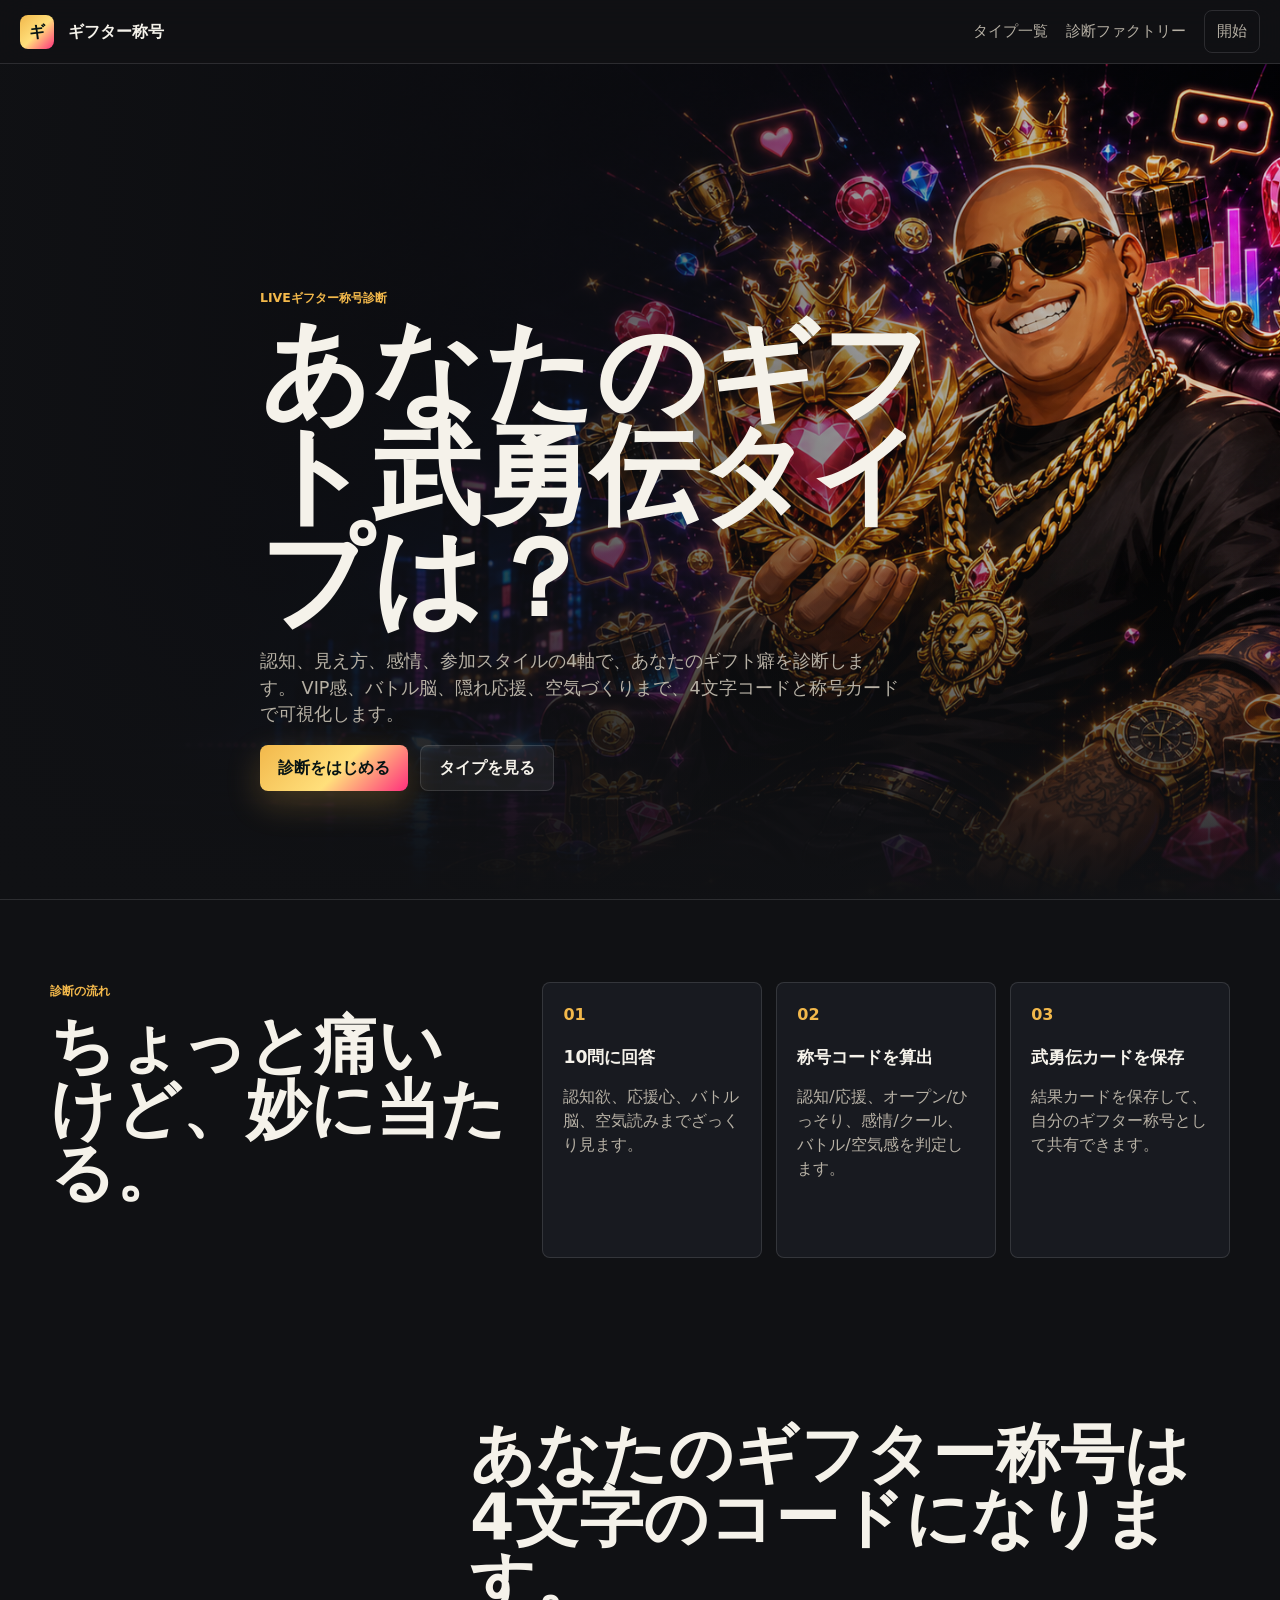
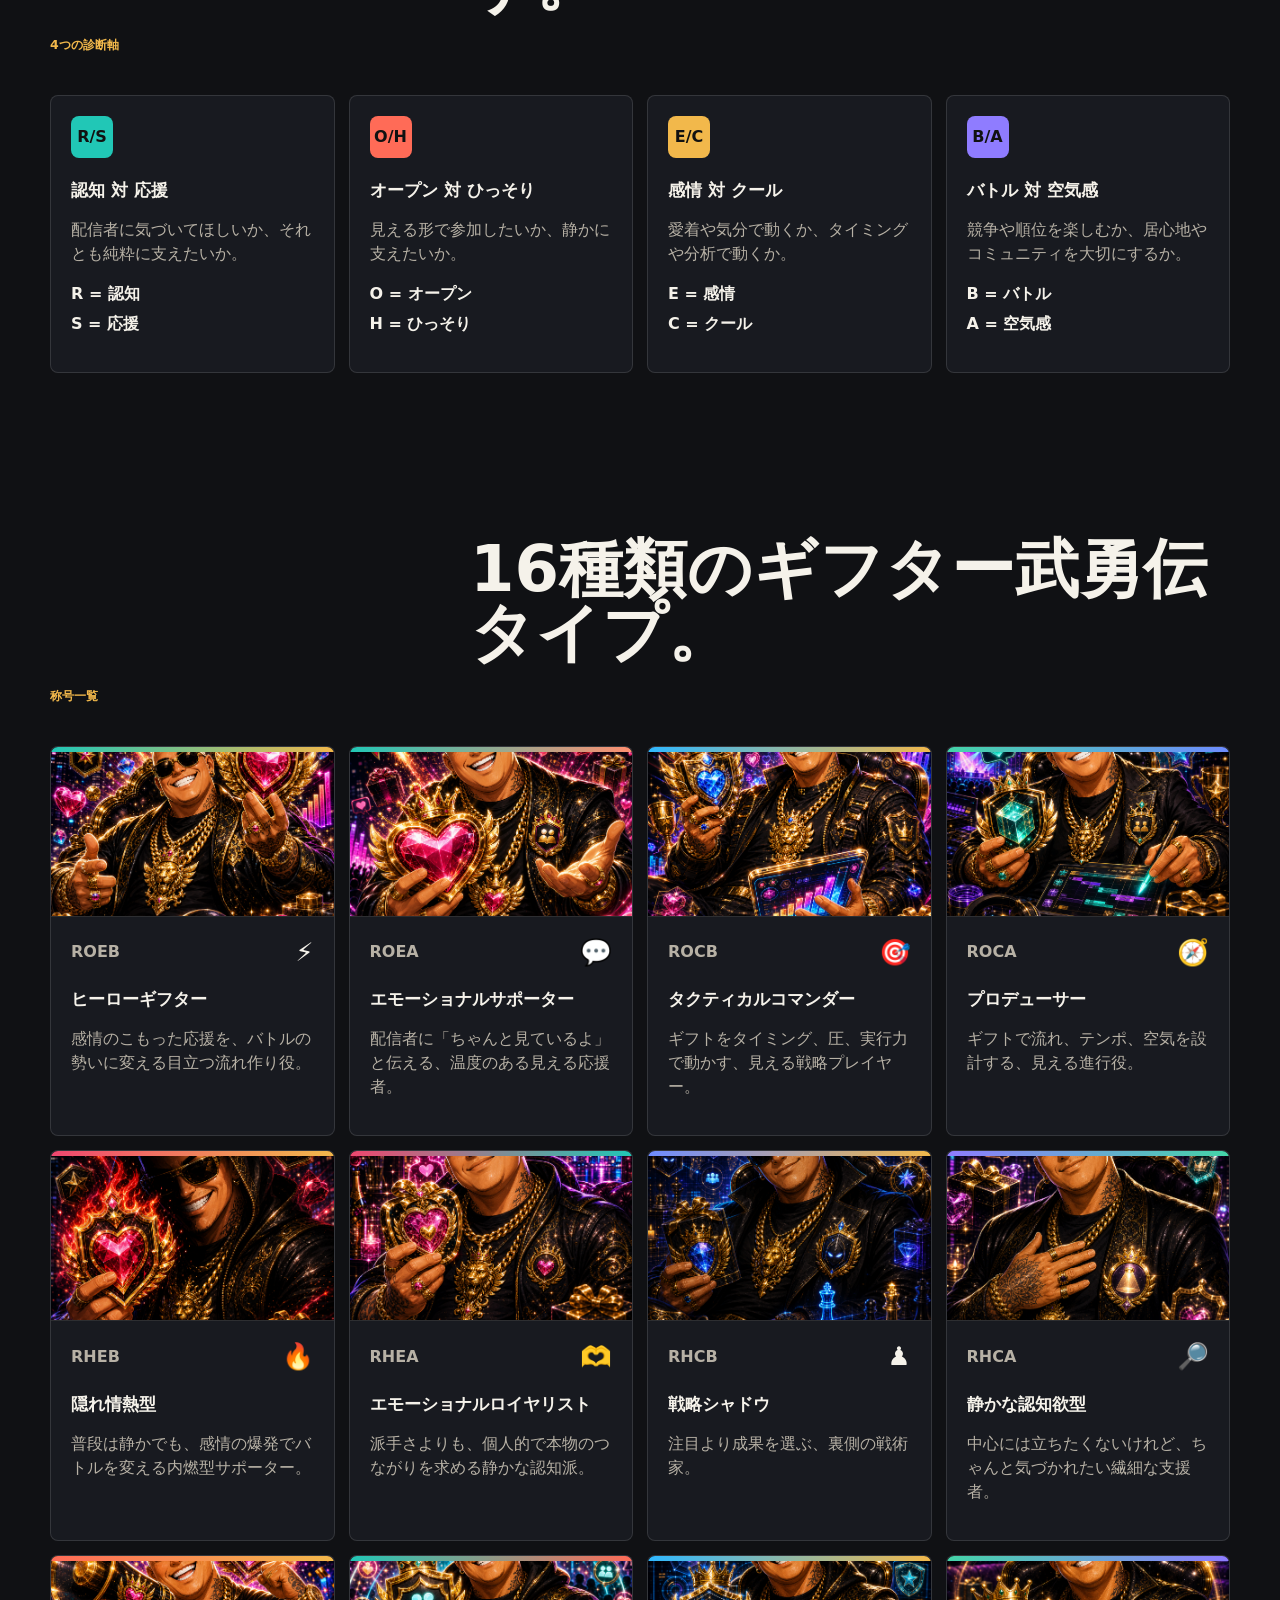
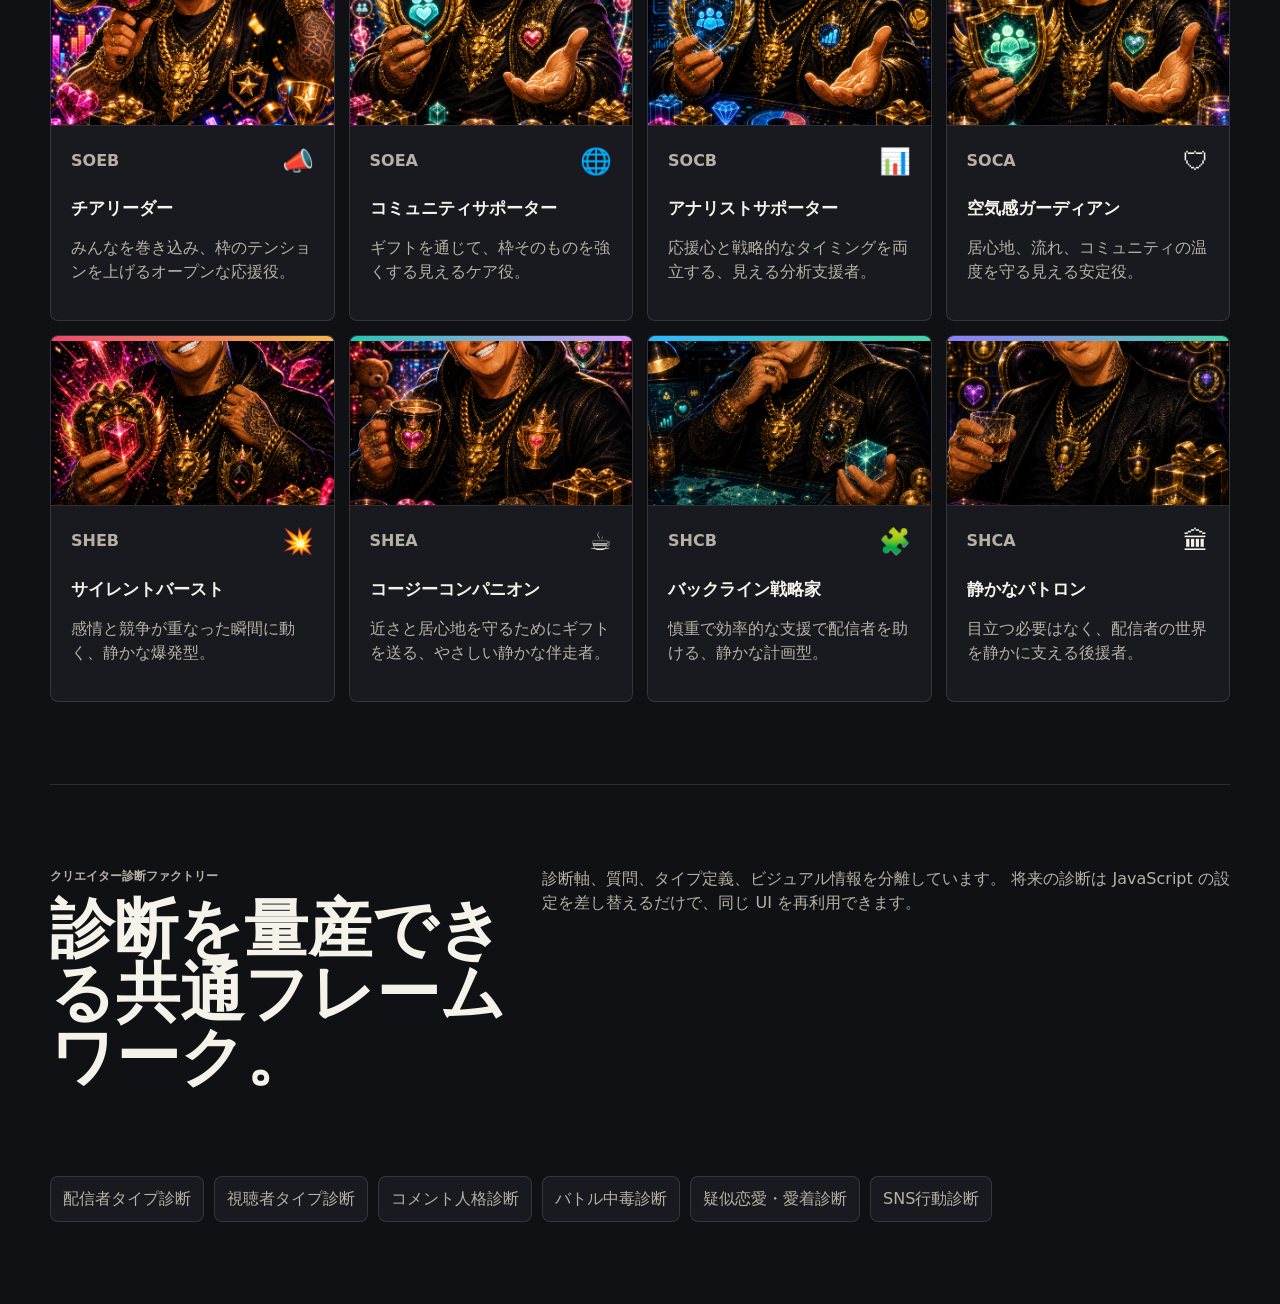
==== index.html @ dca78619 "Initial diagnostic site" ====
<!doctype html>
<html lang="ja">
  <head>
    <meta charset="utf-8" />
    <meta name="viewport" content="width=device-width, initial-scale=1" />
    <title>ギフター称号診断</title>
    <meta
      name="description"
      content="TikTok LIVE などの配信でギフトを送る人向けの、称号・武勇伝・バトル感のあるタイプ診断。"
    />
    <meta property="og:title" content="ギフター称号診断" />
    <meta
      property="og:description"
      content="LIVE ギフター、応援勢、パワーギフター向けの称号診断。"
    />
    <meta property="og:type" content="website" />
    <meta property="og:image" content="assets/gifter-diagnostic-hero.png" />
    <link rel="stylesheet" href="styles.css" />
  </head>
  <body>
    <header class="topbar">
      <a class="brand" href="#home" aria-label="ギフター称号診断 ホーム">
        <span class="brand-mark">ギ</span>
        <span>ギフター称号</span>
      </a>
      <nav class="topnav" aria-label="メインナビゲーション">
        <a href="#types">タイプ一覧</a>
        <a href="#factory">診断ファクトリー</a>
        <button class="nav-cta" type="button" data-start>開始</button>
      </nav>
    </header>

    <main>
      <section class="hero" id="home">
        <div class="hero-media" aria-hidden="true">
          <img src="assets/gifter-diagnostic-hero.png" alt="" />
        </div>
        <div class="hero-content">
          <p class="eyebrow">LIVEギフター称号診断</p>
          <h1>あなたのギフト武勇伝タイプは？</h1>
          <p class="hero-copy">
            認知、見え方、感情、参加スタイルの4軸で、あなたのギフト癖を診断します。
            VIP感、バトル脳、隠れ応援、空気づくりまで、4文字コードと称号カードで可視化します。
          </p>
          <div class="hero-actions">
            <button class="primary-btn" type="button" data-start>診断をはじめる</button>
            <a class="secondary-btn" href="#types">タイプを見る</a>
          </div>
        </div>
      </section>

      <section class="section intro">
        <div>
          <p class="eyebrow">診断の流れ</p>
          <h2>ちょっと痛いけど、妙に当たる。</h2>
        </div>
        <div class="explain-grid">
          <article>
            <span class="step">01</span>
            <h3>10問に回答</h3>
            <p>認知欲、応援心、バトル脳、空気読みまでざっくり見ます。</p>
          </article>
          <article>
            <span class="step">02</span>
            <h3>称号コードを算出</h3>
            <p>認知/応援、オープン/ひっそり、感情/クール、バトル/空気感を判定します。</p>
          </article>
          <article>
            <span class="step">03</span>
            <h3>武勇伝カードを保存</h3>
            <p>結果カードを保存して、自分のギフター称号として共有できます。</p>
          </article>
        </div>
      </section>

      <section class="section axes" aria-labelledby="axes-title">
        <div class="section-heading">
          <p class="eyebrow">4つの診断軸</p>
          <h2 id="axes-title">あなたのギフター称号は4文字のコードになります。</h2>
        </div>
        <div class="axis-grid" id="axisGrid"></div>
      </section>

      <section class="quiz-panel hidden" id="quiz" aria-live="polite">
        <div class="quiz-shell">
          <div class="quiz-status">
            <span id="questionCounter">1 / 10 問目</span>
            <button class="ghost-btn" type="button" id="resetQuiz">リセット</button>
          </div>
          <div class="progress" aria-hidden="true">
            <span id="progressFill"></span>
          </div>
          <h2 id="questionText"></h2>
          <div class="answer-grid" id="answerGrid"></div>
        </div>
      </section>

      <section class="result hidden" id="result">
        <div class="result-card" id="resultCard">
          <div class="result-art" id="resultArt">
            <img id="resultImage" alt="" />
          </div>
          <div class="result-main">
            <p class="eyebrow">あなたのギフター称号</p>
            <h2><span id="resultCode"></span> <span id="resultName"></span></h2>
            <p id="resultDescription"></p>
            <div class="trait-row" id="traitRow"></div>
          </div>
        </div>

        <div class="result-detail">
          <article>
            <h3>強み</h3>
            <ul id="strengthsList"></ul>
          </article>
          <article>
            <h3>注意点</h3>
            <ul id="weaknessesList"></ul>
          </article>
          <article>
            <h3>ギフト傾向</h3>
            <ul id="tendenciesList"></ul>
          </article>
          <article class="comment-box">
            <h3>パーソナルコメント</h3>
            <p id="personalComment"></p>
          </article>
        </div>

        <div class="share-actions">
          <button class="primary-btn" type="button" id="downloadCard">カードを保存</button>
          <button class="secondary-btn" type="button" id="shareResult">結果を共有</button>
          <button class="ghost-btn" type="button" data-start>もう一度診断</button>
        </div>
        <canvas class="share-canvas" id="shareCanvas" width="1200" height="630" aria-hidden="true"></canvas>
      </section>

      <section class="section example-types" id="types">
        <div class="section-heading">
          <p class="eyebrow">称号一覧</p>
          <h2>16種類のギフター武勇伝タイプ。</h2>
        </div>
        <div class="type-grid" id="typeGrid"></div>
      </section>

      <section class="section factory" id="factory">
        <div>
          <p class="eyebrow">クリエイター診断ファクトリー</p>
          <h2>診断を量産できる共通フレームワーク。</h2>
        </div>
        <p>
          診断軸、質問、タイプ定義、ビジュアル情報を分離しています。
          将来の診断は JavaScript の設定を差し替えるだけで、同じ UI を再利用できます。
        </p>
        <div class="factory-list">
          <span>配信者タイプ診断</span>
          <span>視聴者タイプ診断</span>
          <span>コメント人格診断</span>
          <span>バトル中毒診断</span>
          <span>疑似恋愛・愛着診断</span>
          <span>SNS行動診断</span>
        </div>
      </section>
    </main>

    <script src="app.js"></script>
  </body>
</html>
---- styles.css ----
:root {
  --bg: #101114;
  --panel: #181a20;
  --panel-2: #20232b;
  --text: #f5f2ea;
  --muted: #b7b1a5;
  --line: rgba(255, 255, 255, 0.12);
  --accent: #f2b84b;
  --accent-2: #ff2f7d;
  --gold: #f2b84b;
  --radius: 8px;
  --shadow: 0 24px 80px rgba(0, 0, 0, 0.38);
}

* {
  box-sizing: border-box;
}

html {
  scroll-behavior: smooth;
}

body {
  margin: 0;
  background: var(--bg);
  color: var(--text);
  font-family:
    Inter, ui-sans-serif, system-ui, -apple-system, BlinkMacSystemFont, "Segoe UI",
    sans-serif;
  line-height: 1.5;
}

button,
a {
  font: inherit;
}

a {
  color: inherit;
  text-decoration: none;
}

.topbar {
  position: sticky;
  top: 0;
  z-index: 20;
  display: flex;
  align-items: center;
  justify-content: space-between;
  min-height: 64px;
  padding: 0 20px;
  border-bottom: 1px solid var(--line);
  background: rgba(16, 17, 20, 0.88);
  backdrop-filter: blur(18px);
}

.brand,
.topnav {
  display: flex;
  align-items: center;
  gap: 14px;
}

.brand {
  font-weight: 800;
}

.brand-mark {
  display: grid;
  width: 34px;
  height: 34px;
  place-items: center;
  border-radius: 8px;
  background: linear-gradient(135deg, var(--gold), #ffdf7b 52%, #ff2f7d);
  color: #071414;
}

.topnav a,
.nav-cta,
.ghost-btn {
  color: var(--muted);
}

.topnav {
  gap: 18px;
  font-size: 0.94rem;
}

button {
  cursor: pointer;
  border: 0;
}

.nav-cta,
.ghost-btn {
  border: 1px solid var(--line);
  border-radius: var(--radius);
  background: transparent;
  padding: 9px 12px;
}

.hero {
  position: relative;
  display: grid;
  min-height: calc(100vh - 64px);
  align-items: end;
  overflow: hidden;
  border-bottom: 1px solid var(--line);
}

.hero-media {
  position: absolute;
  inset: 0;
}

.hero-media::after {
  position: absolute;
  inset: 0;
  content: "";
  background:
    linear-gradient(90deg, rgba(16, 17, 20, 0.98), rgba(16, 17, 20, 0.65) 48%, rgba(16, 17, 20, 0.1)),
    linear-gradient(0deg, var(--bg), rgba(16, 17, 20, 0) 42%);
}

.hero-media img {
  width: 100%;
  height: 100%;
  object-fit: cover;
}

.hero-content {
  position: relative;
  width: min(760px, calc(100% - 40px));
  margin: 0 auto;
  padding: 92px 0 12vh;
}

.eyebrow {
  margin: 0 0 12px;
  color: var(--accent);
  font-size: 0.78rem;
  font-weight: 800;
  letter-spacing: 0;
  text-transform: uppercase;
}

h1,
h2,
h3,
p {
  margin-top: 0;
}

h1 {
  max-width: 720px;
  margin-bottom: 18px;
  font-size: clamp(3rem, 9vw, 6.8rem);
  line-height: 0.95;
  letter-spacing: 0;
}

h2 {
  font-size: clamp(2rem, 5vw, 4.2rem);
  line-height: 1;
  letter-spacing: 0;
}

h3 {
  font-size: 1.08rem;
  line-height: 1.2;
}

.hero-copy {
  max-width: 640px;
  color: var(--muted);
  font-size: 1.1rem;
}

.hero-actions,
.share-actions {
  display: flex;
  flex-wrap: wrap;
  gap: 12px;
  align-items: center;
}

.primary-btn,
.secondary-btn {
  display: inline-flex;
  min-height: 46px;
  align-items: center;
  justify-content: center;
  border-radius: var(--radius);
  padding: 0 18px;
  font-weight: 800;
}

.primary-btn {
  background: linear-gradient(135deg, var(--gold), #ffdf7b 54%, #ff2f7d);
  color: #071414;
  box-shadow: 0 12px 34px rgba(242, 184, 75, 0.24);
}

.secondary-btn {
  border: 1px solid var(--line);
  background: rgba(255, 255, 255, 0.06);
  color: var(--text);
}

.section {
  width: min(1180px, calc(100% - 40px));
  margin: 0 auto;
  padding: 82px 0;
}

.intro,
.factory {
  display: grid;
  grid-template-columns: minmax(0, 0.8fr) minmax(0, 1.2fr);
  gap: 34px;
}

.explain-grid,
.axis-grid,
.type-grid,
.result-detail {
  display: grid;
  gap: 14px;
}

.explain-grid {
  grid-template-columns: repeat(3, 1fr);
}

.explain-grid article,
.axis-card,
.type-card,
.result-detail article,
.factory-list span {
  border: 1px solid var(--line);
  border-radius: var(--radius);
  background: var(--panel);
}

.explain-grid article,
.axis-card,
.type-card,
.result-detail article {
  padding: 20px;
}

.step {
  display: inline-block;
  margin-bottom: 20px;
  color: var(--gold);
  font-weight: 900;
}

.explain-grid p,
.axis-card p,
.type-card p,
.factory p,
.result-detail p,
.result-detail li {
  color: var(--muted);
}

.section-heading {
  display: flex;
  align-items: end;
  justify-content: space-between;
  gap: 24px;
  margin-bottom: 28px;
}

.section-heading h2 {
  max-width: 760px;
}

.axis-grid {
  grid-template-columns: repeat(4, 1fr);
}

.axis-card {
  min-height: 220px;
}

.axis-card strong {
  display: block;
  margin-bottom: 6px;
  color: var(--text);
}

.axis-code {
  display: inline-grid;
  width: 42px;
  height: 42px;
  place-items: center;
  margin-bottom: 22px;
  border-radius: var(--radius);
  color: #111;
  font-weight: 900;
}

.quiz-panel {
  padding: 56px 20px 82px;
  background:
    radial-gradient(circle at 92% 8%, rgba(255, 47, 125, 0.2), transparent 34%),
    #f4f0e7;
  color: #151515;
}

.quiz-shell {
  width: min(820px, 100%);
  margin: 0 auto;
}

.quiz-status {
  display: flex;
  align-items: center;
  justify-content: space-between;
  gap: 16px;
  margin-bottom: 14px;
}

.progress {
  height: 10px;
  margin-bottom: 28px;
  overflow: hidden;
  border-radius: 999px;
  background: rgba(0, 0, 0, 0.12);
}

.progress span {
  display: block;
  width: 0%;
  height: 100%;
  border-radius: inherit;
  background: linear-gradient(90deg, #ff2f7d, #f2b84b);
  transition: width 180ms ease;
}

#questionText {
  margin-bottom: 24px;
  color: #111;
  font-size: clamp(1.7rem, 4vw, 3rem);
}

.answer-grid {
  display: grid;
  gap: 12px;
}

.answer-option {
  display: grid;
  grid-template-columns: auto 1fr;
  gap: 14px;
  width: 100%;
  padding: 18px;
  border: 1px solid rgba(0, 0, 0, 0.12);
  border-radius: var(--radius);
  background: #fff;
  color: #161616;
  text-align: left;
}

.answer-option span {
  display: grid;
  width: 30px;
  height: 30px;
  place-items: center;
  border-radius: 50%;
  background: linear-gradient(135deg, #14161b, #2b1a05);
  color: white;
  font-size: 0.85rem;
  font-weight: 900;
}

.result {
  width: min(1180px, calc(100% - 40px));
  margin: 0 auto;
  padding: 82px 0;
}

.result-card {
  display: grid;
  grid-template-columns: minmax(220px, 0.42fr) minmax(0, 1fr);
  overflow: hidden;
  border: 1px solid var(--line);
  border-radius: var(--radius);
  background: var(--panel);
  box-shadow: var(--shadow);
}

.result-art {
  display: grid;
  min-height: 340px;
  place-items: center;
  background:
    radial-gradient(circle at 25% 20%, rgba(255, 255, 255, 0.34), transparent 26%),
    linear-gradient(135deg, var(--type-a), var(--type-b));
}

.result-art img {
  width: min(100%, 420px);
  height: 100%;
  max-height: 420px;
  object-fit: cover;
  filter: drop-shadow(0 18px 28px rgba(0, 0, 0, 0.32));
}

.result-main {
  padding: clamp(24px, 5vw, 54px);
}

.result-main h2 {
  margin-bottom: 18px;
}

.trait-row {
  display: flex;
  flex-wrap: wrap;
  gap: 8px;
  margin-top: 24px;
}

.trait-row span {
  border: 1px solid var(--line);
  border-radius: 999px;
  padding: 7px 10px;
  color: var(--muted);
  font-size: 0.86rem;
}

.result-detail {
  grid-template-columns: repeat(4, 1fr);
  margin-top: 16px;
}

.result-detail ul {
  margin: 0;
  padding-left: 18px;
}

.comment-box {
  background:
    linear-gradient(135deg, rgba(242, 184, 75, 0.2), rgba(255, 47, 125, 0.1)),
    #f4f0e7;
  color: #151515;
}

.comment-box p {
  color: #303030;
}

.share-actions {
  margin-top: 18px;
}

.share-canvas {
  display: none;
}

.type-grid {
  grid-template-columns: repeat(4, 1fr);
}

.type-card {
  position: relative;
  min-height: 178px;
  overflow: hidden;
  padding-top: 0;
}

.type-card::before {
  position: absolute;
  inset: 0 0 auto;
  height: 5px;
  content: "";
  background: linear-gradient(90deg, var(--type-a), var(--type-b));
}

.type-top {
  display: flex;
  align-items: center;
  justify-content: space-between;
  gap: 12px;
  margin-bottom: 18px;
}

.type-image {
  display: block;
  width: calc(100% + 40px);
  max-width: none;
  height: 190px;
  margin: -20px -20px 16px;
  object-fit: cover;
  object-position: center;
  border-bottom: 1px solid var(--line);
  background: #101114;
}

.type-code {
  color: var(--muted);
  font-weight: 900;
}

.type-icon {
  font-size: 1.6rem;
}

.factory {
  align-items: start;
  border-top: 1px solid var(--line);
}

.factory-list {
  display: flex;
  flex-wrap: wrap;
  grid-column: 1 / -1;
  gap: 10px;
}

.factory-list span {
  padding: 10px 12px;
  color: var(--muted);
}

.hidden {
  display: none !important;
}

@media (max-width: 900px) {
  .topnav a {
    display: none;
  }

  .hero-media::after {
    background:
      linear-gradient(0deg, var(--bg), rgba(16, 17, 20, 0.45) 48%, rgba(16, 17, 20, 0.18)),
      rgba(16, 17, 20, 0.18);
  }

  .hero-content {
    padding-bottom: 9vh;
  }

  .intro,
  .factory,
  .result-card {
    grid-template-columns: 1fr;
  }

  .explain-grid,
  .axis-grid,
  .type-grid,
  .result-detail {
    grid-template-columns: repeat(2, 1fr);
  }
}

@media (max-width: 620px) {
  .topbar {
    padding: 0 14px;
  }

  .brand span:last-child {
    display: none;
  }

  .section,
  .result {
    width: min(100% - 28px, 1180px);
    padding: 58px 0;
  }

  .explain-grid,
  .axis-grid,
  .type-grid,
  .result-detail {
    grid-template-columns: 1fr;
  }

  .hero-content {
    width: min(100% - 28px, 760px);
  }

  .hero-actions,
  .share-actions {
    align-items: stretch;
    flex-direction: column;
  }

  .primary-btn,
  .secondary-btn,
  .ghost-btn {
    width: 100%;
  }

  .result-art {
    min-height: 240px;
  }

  .result-art img {
    max-height: 300px;
  }
}
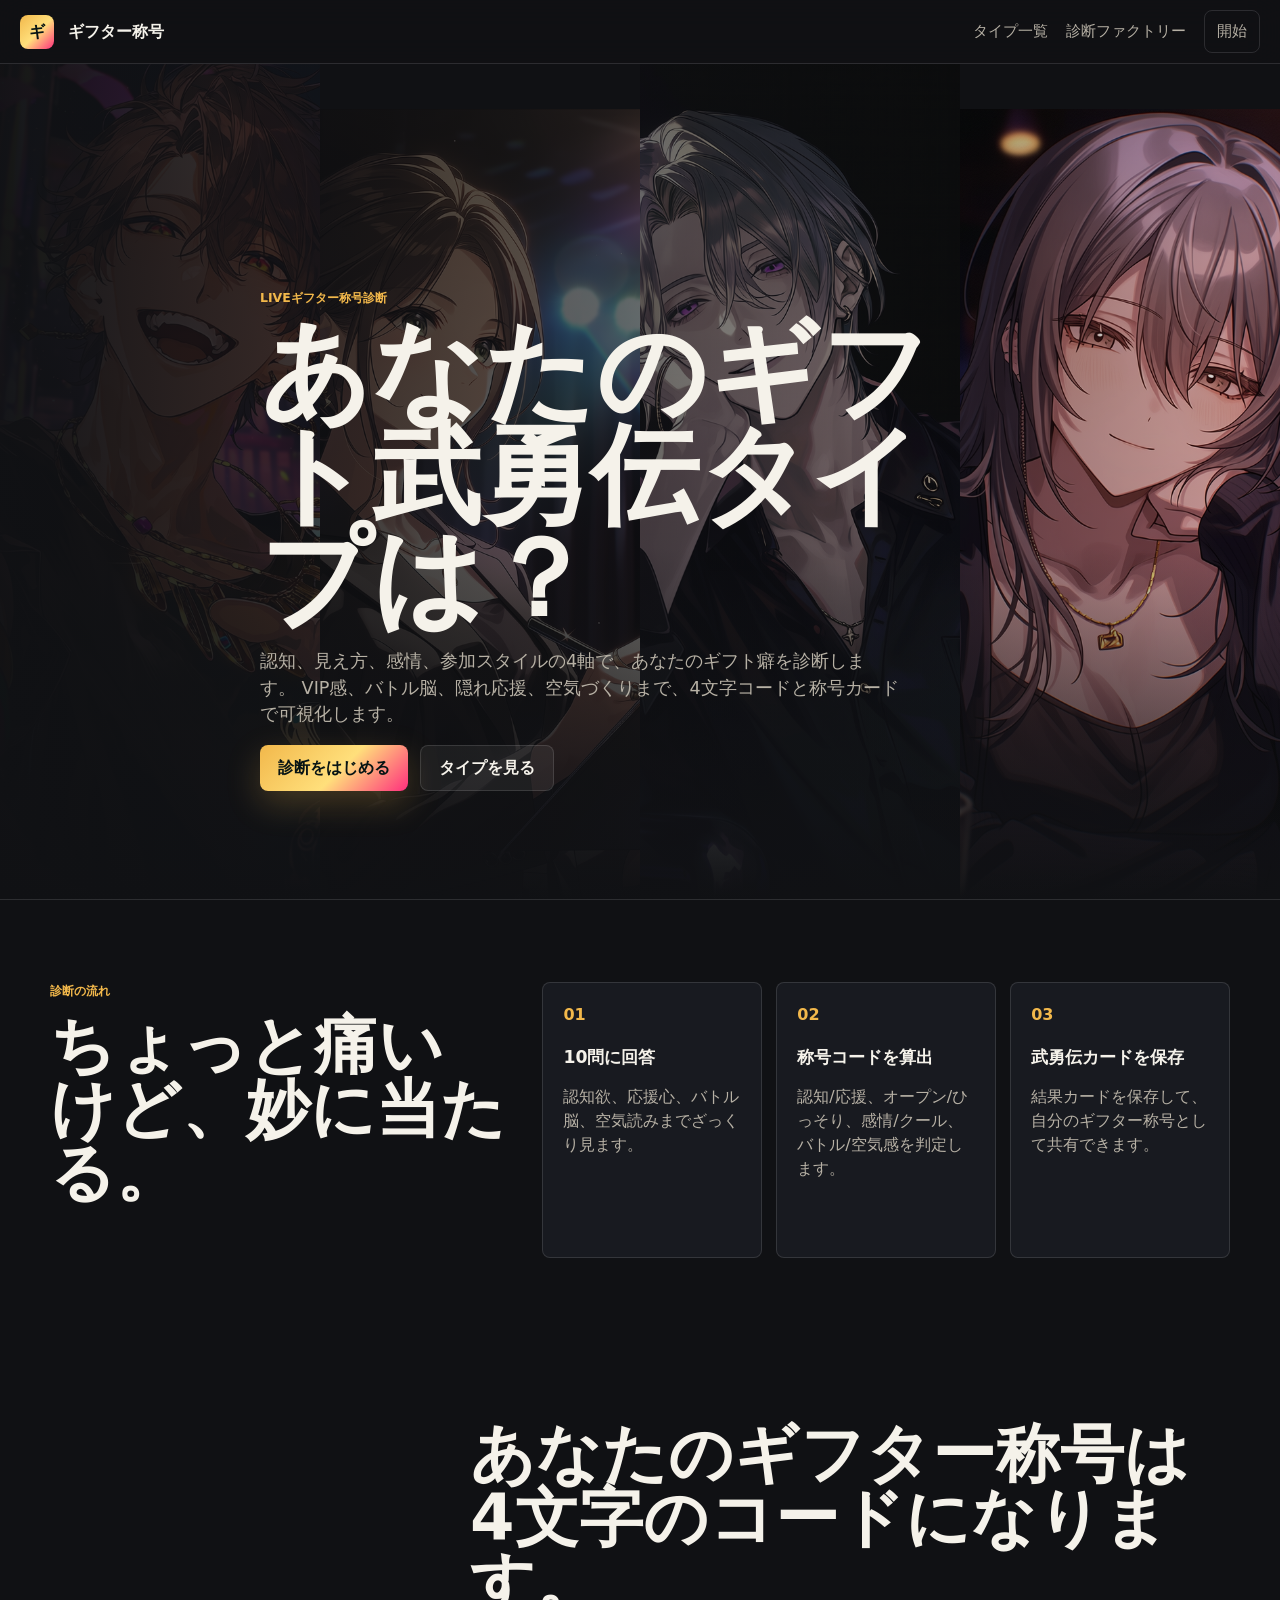
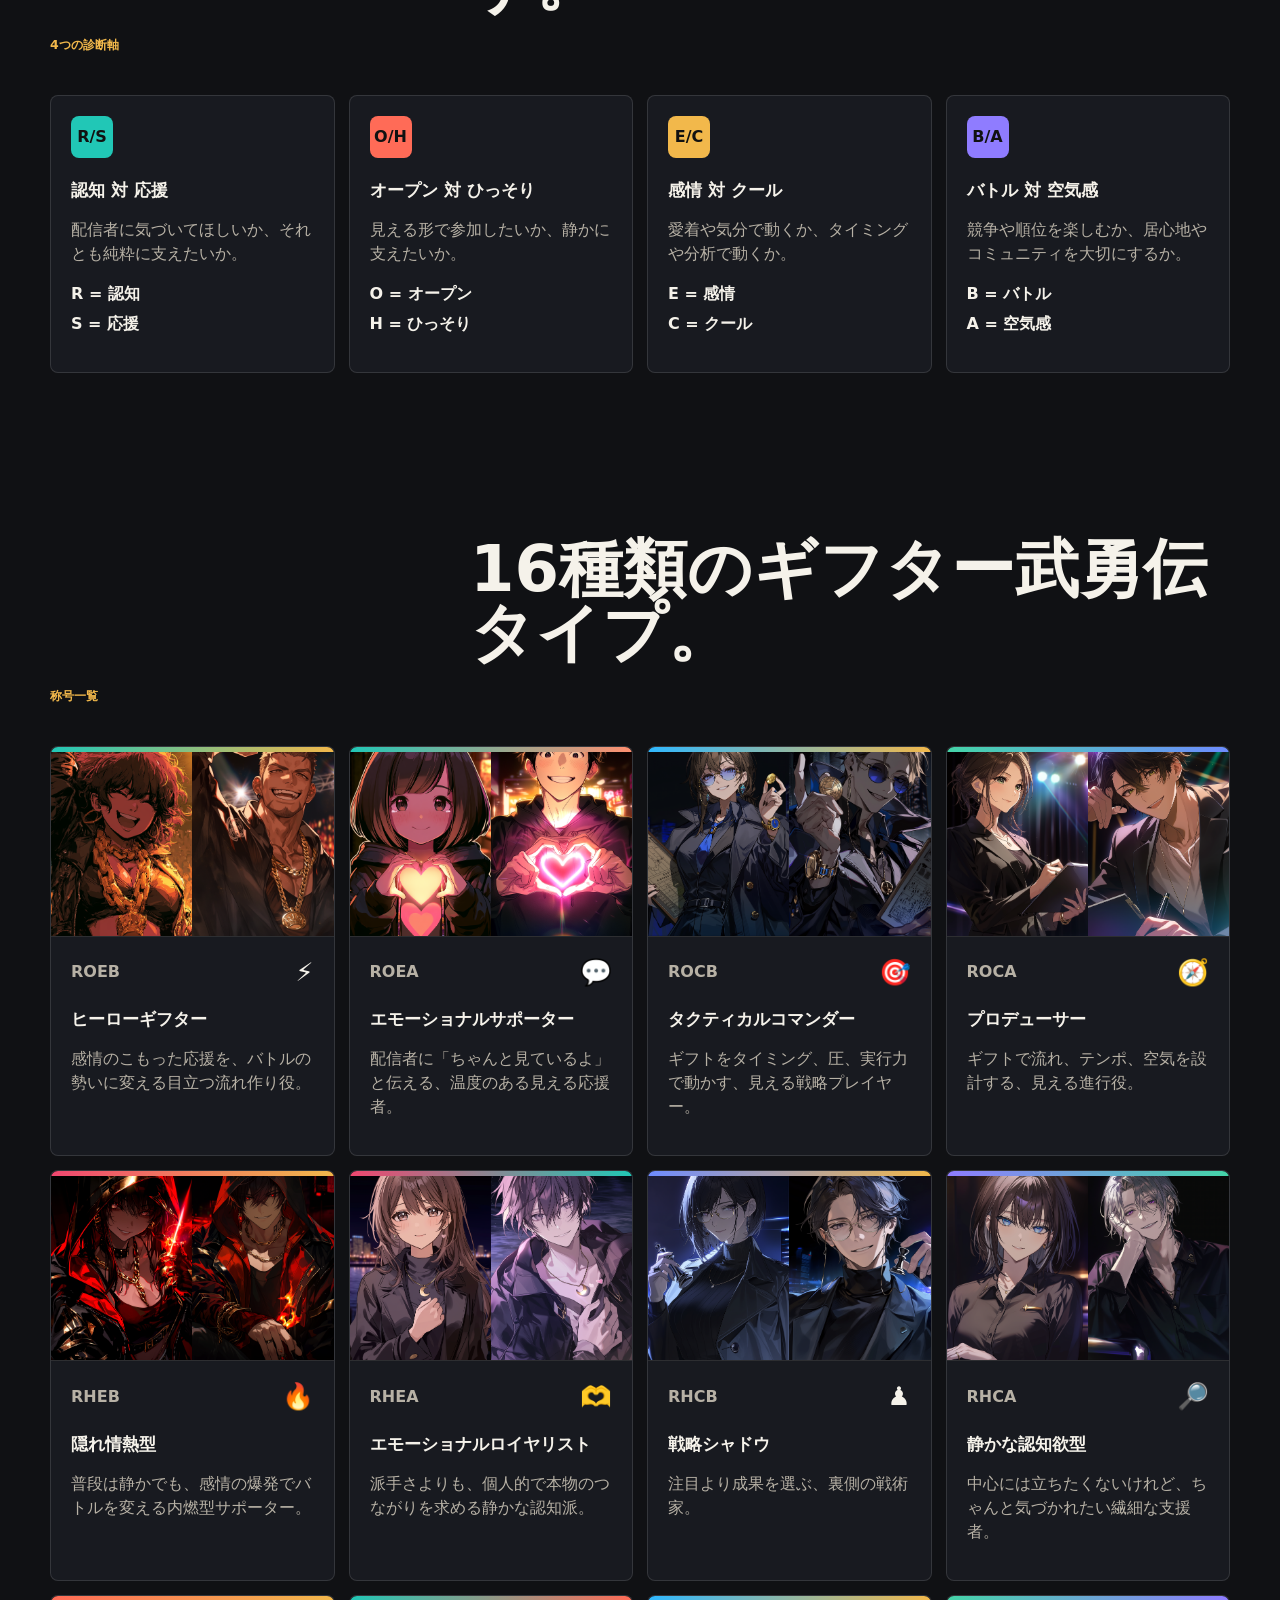
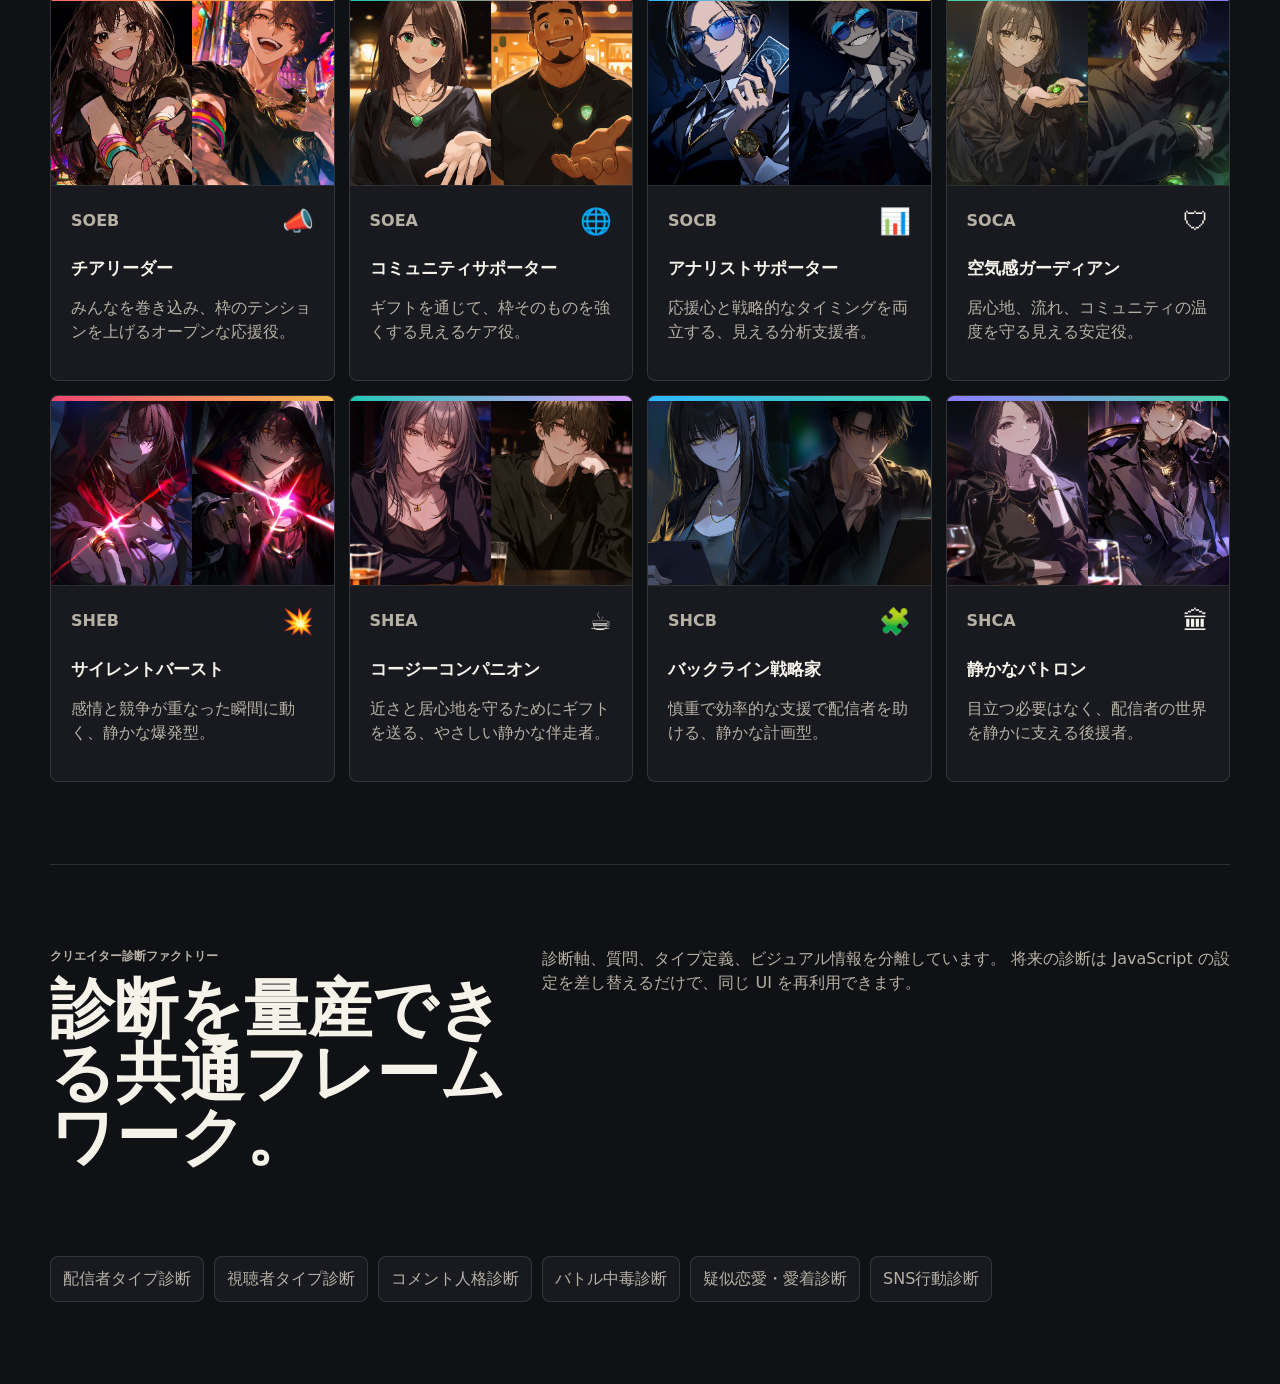
==== commit b7aa03eb: "Add gendered result images to diagnosis" ====
--- a/index.html
+++ b/index.html
@@ -33,7 +33,12 @@
     <main>
       <section class="hero" id="home">
         <div class="hero-media" aria-hidden="true">
-          <img src="assets/gifter-diagnostic-hero.png" alt="" />
+          <div class="hero-picture-grid">
+            <img src="assets/picture/SOEB男.png" alt="" />
+            <img src="assets/picture/ROCA女.png" alt="" />
+            <img src="assets/picture/RHCA男.png" alt="" />
+            <img src="assets/picture/SHEA女.png" alt="" />
+          </div>
         </div>
         <div class="hero-content">
           <p class="eyebrow">LIVEギフター称号診断</p>
@@ -132,7 +137,7 @@
           <button class="secondary-btn" type="button" id="shareResult">結果を共有</button>
           <button class="ghost-btn" type="button" data-start>もう一度診断</button>
         </div>
-        <canvas class="share-canvas" id="shareCanvas" width="1200" height="630" aria-hidden="true"></canvas>
+        <canvas class="share-canvas" id="shareCanvas" width="1080" height="1620" aria-hidden="true"></canvas>
       </section>
 
       <section class="section example-types" id="types">
--- a/styles.css
+++ b/styles.css
@@ -122,10 +122,22 @@
     linear-gradient(0deg, var(--bg), rgba(16, 17, 20, 0) 42%);
 }
 
-.hero-media img {
+.hero-picture-grid {
+  display: grid;
+  height: 100%;
+  grid-template-columns: repeat(4, 1fr);
+  gap: 0;
+}
+
+.hero-picture-grid img {
   width: 100%;
   height: 100%;
+  min-width: 0;
   object-fit: cover;
+}
+
+.hero-picture-grid img:nth-child(even) {
+  transform: translateY(5vh);
 }
 
 .hero-content {
@@ -403,9 +415,9 @@
 
 .result-art img {
   width: min(100%, 420px);
-  height: 100%;
-  max-height: 420px;
-  object-fit: cover;
+  height: auto;
+  max-height: 520px;
+  object-fit: contain;
   filter: drop-shadow(0 18px 28px rgba(0, 0, 0, 0.32));
 }
 
@@ -488,16 +500,24 @@
   margin-bottom: 18px;
 }
 
+.type-image-pair {
+  display: grid;
+  grid-template-columns: repeat(2, 1fr);
+  width: calc(100% + 40px);
+  height: 210px;
+  margin: -20px -20px 16px;
+  overflow: hidden;
+  border-bottom: 1px solid var(--line);
+  background: #101114;
+}
+
 .type-image {
   display: block;
-  width: calc(100% + 40px);
-  max-width: none;
-  height: 190px;
-  margin: -20px -20px 16px;
+  width: 100%;
+  height: 100%;
+  min-width: 0;
   object-fit: cover;
-  object-position: center;
-  border-bottom: 1px solid var(--line);
-  background: #101114;
+  object-position: center top;
 }
 
 .type-code {
@@ -539,6 +559,14 @@
     background:
       linear-gradient(0deg, var(--bg), rgba(16, 17, 20, 0.45) 48%, rgba(16, 17, 20, 0.18)),
       rgba(16, 17, 20, 0.18);
+  }
+
+  .hero-picture-grid {
+    grid-template-columns: repeat(2, 1fr);
+  }
+
+  .hero-picture-grid img:nth-child(even) {
+    transform: none;
   }
 
   .hero-content {
@@ -598,10 +626,27 @@
   }
 
   .result-art {
-    min-height: 240px;
+    min-height: 320px;
+    padding: 18px 12px;
   }
 
   .result-art img {
-    max-height: 300px;
-  }
-}
+    max-height: 360px;
+  }
+
+  .result-main {
+    padding: 24px 18px;
+  }
+
+  .result-main h2 {
+    font-size: clamp(1.8rem, 11vw, 3rem);
+  }
+
+  .trait-row span {
+    font-size: 0.8rem;
+  }
+
+  .type-image-pair {
+    height: 260px;
+  }
+}
